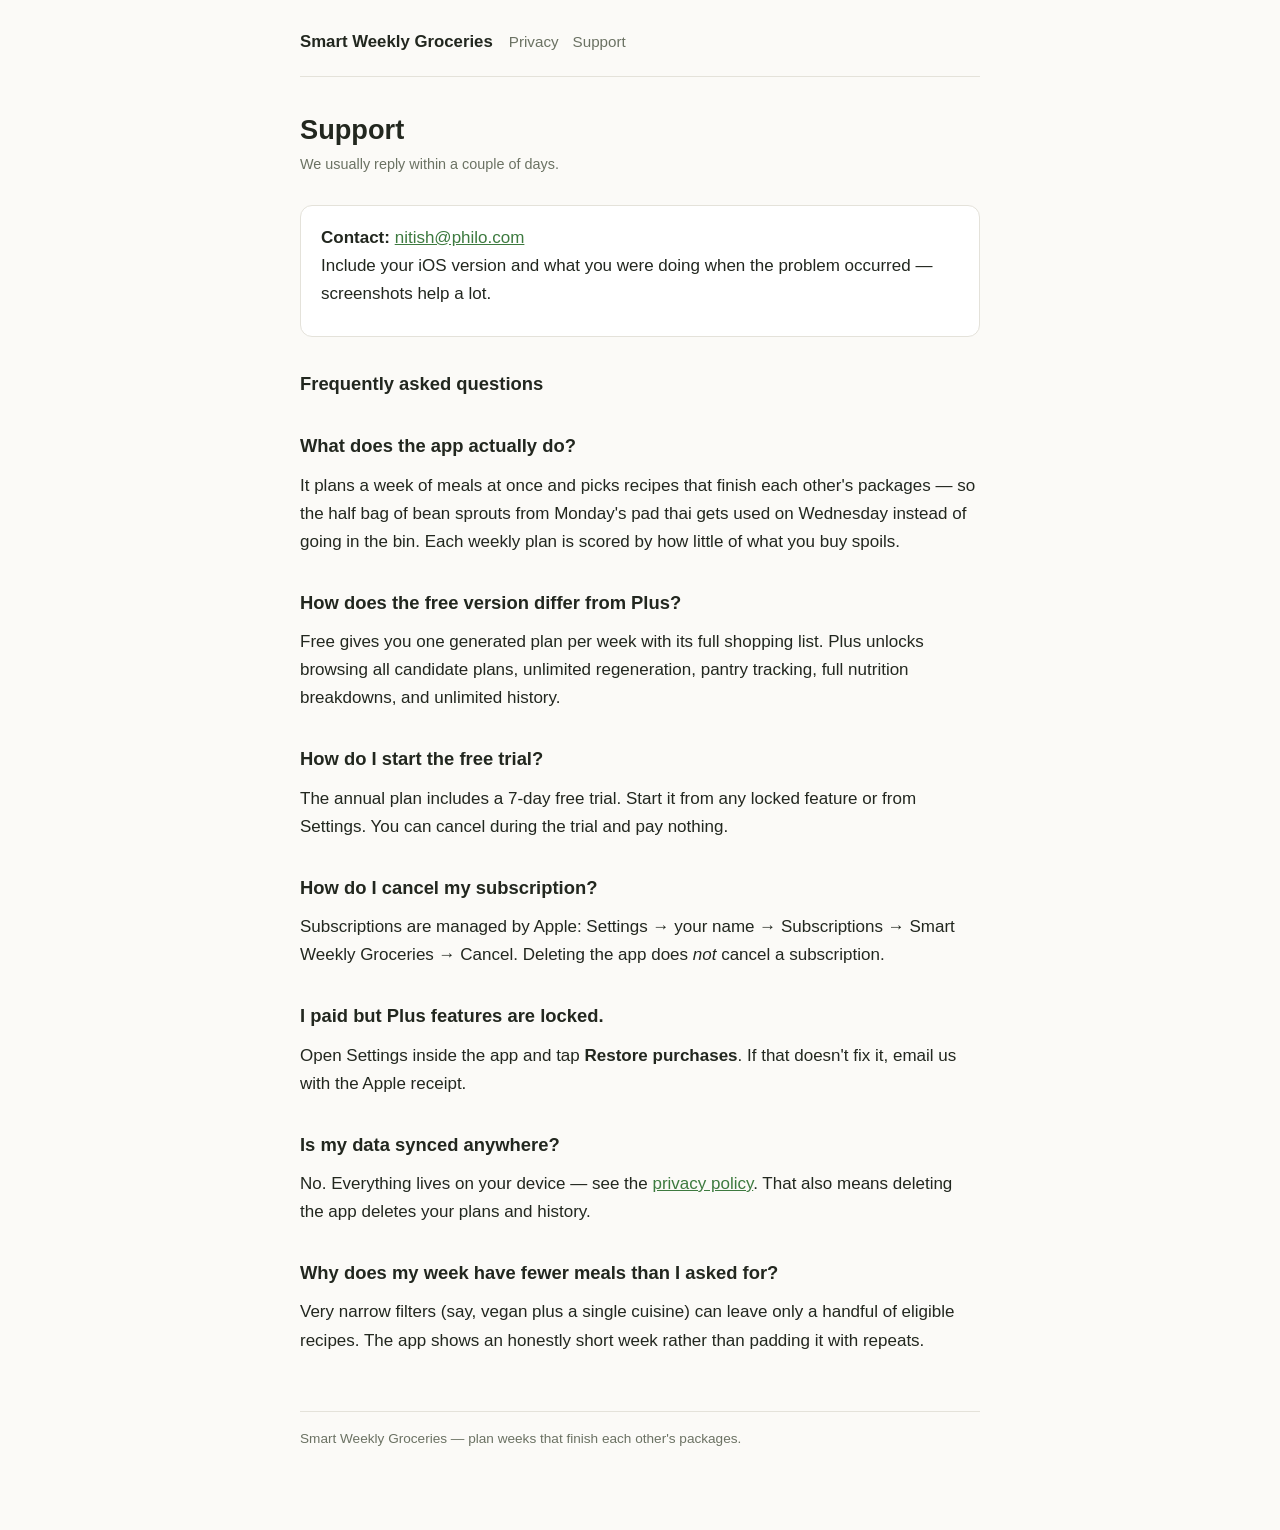
==== support/index.html @ e9aa538c "Add privacy policy, support page, and landing page Co-Authored-By: Claude Fable 5 <noreply@anthropic" ====
<!doctype html>
<html lang="en">
<head>
<meta charset="utf-8">
<meta name="viewport" content="width=device-width, initial-scale=1">
<title>Support — Smart Weekly Groceries</title>
<link rel="stylesheet" href="../style.css">
</head>
<body>
<header class="site">
  <a class="brand" href="../">Smart Weekly Groceries</a>
  <nav><a href="../privacy/">Privacy</a><a href="./">Support</a></nav>
</header>
<main>
  <h1>Support</h1>
  <p class="updated">We usually reply within a couple of days.</p>

  <div class="card">
    <p><strong>Contact:</strong> <a href="mailto:nitish@philo.com">nitish@philo.com</a><br>
    Include your iOS version and what you were doing when the problem occurred —
    screenshots help a lot.</p>
  </div>

  <h2>Frequently asked questions</h2>

  <h2>What does the app actually do?</h2>
  <p>It plans a week of meals at once and picks recipes that finish each other's
  packages — so the half bag of bean sprouts from Monday's pad thai gets used on
  Wednesday instead of going in the bin. Each weekly plan is scored by how little
  of what you buy spoils.</p>

  <h2>How does the free version differ from Plus?</h2>
  <p>Free gives you one generated plan per week with its full shopping list.
  Plus unlocks browsing all candidate plans, unlimited regeneration, pantry
  tracking, full nutrition breakdowns, and unlimited history.</p>

  <h2>How do I start the free trial?</h2>
  <p>The annual plan includes a 7-day free trial. Start it from any locked
  feature or from Settings. You can cancel during the trial and pay nothing.</p>

  <h2>How do I cancel my subscription?</h2>
  <p>Subscriptions are managed by Apple: Settings → your name → Subscriptions →
  Smart Weekly Groceries → Cancel. Deleting the app does <em>not</em> cancel a
  subscription.</p>

  <h2>I paid but Plus features are locked.</h2>
  <p>Open Settings inside the app and tap <strong>Restore purchases</strong>. If
  that doesn't fix it, email us with the Apple receipt.</p>

  <h2>Is my data synced anywhere?</h2>
  <p>No. Everything lives on your device — see the
  <a href="../privacy/">privacy policy</a>. That also means deleting the app
  deletes your plans and history.</p>

  <h2>Why does my week have fewer meals than I asked for?</h2>
  <p>Very narrow filters (say, vegan plus a single cuisine) can leave only a
  handful of eligible recipes. The app shows an honestly short week rather than
  padding it with repeats.</p>
</main>
<footer>Smart Weekly Groceries — plan weeks that finish each other's packages.</footer>
</body>
</html>
---- style.css ----
:root {
  --bg: #fbfaf7;
  --surface: #ffffff;
  --text: #22271f;
  --muted: #6b7263;
  --accent: #3d7a3f;
  --border: #e4e2da;
}
* { box-sizing: border-box; margin: 0; padding: 0; }
body {
  background: var(--bg);
  color: var(--text);
  font: 17px/1.65 -apple-system, BlinkMacSystemFont, "Segoe UI", Roboto, sans-serif;
  padding: 0 20px 80px;
}
main { max-width: 680px; margin: 0 auto; }
header.site {
  max-width: 680px; margin: 0 auto; padding: 28px 0 20px;
  display: flex; align-items: baseline; gap: 16px; flex-wrap: wrap;
  border-bottom: 1px solid var(--border); margin-bottom: 36px;
}
header.site .brand { font-weight: 700; font-size: 1.05rem; color: var(--text); text-decoration: none; }
header.site nav a { color: var(--muted); text-decoration: none; margin-right: 14px; font-size: .95rem; }
header.site nav a:hover { color: var(--accent); }
h1 { font-size: 1.7rem; line-height: 1.25; margin-bottom: 6px; }
.updated { color: var(--muted); font-size: .9rem; margin-bottom: 28px; }
h2 { font-size: 1.15rem; margin: 32px 0 10px; }
p, li { margin-bottom: 10px; }
ul { padding-left: 22px; }
a { color: var(--accent); }
.card {
  background: var(--surface); border: 1px solid var(--border);
  border-radius: 12px; padding: 18px 20px; margin: 18px 0;
}
footer { max-width: 680px; margin: 56px auto 0; color: var(--muted); font-size: .85rem; border-top: 1px solid var(--border); padding-top: 16px; }
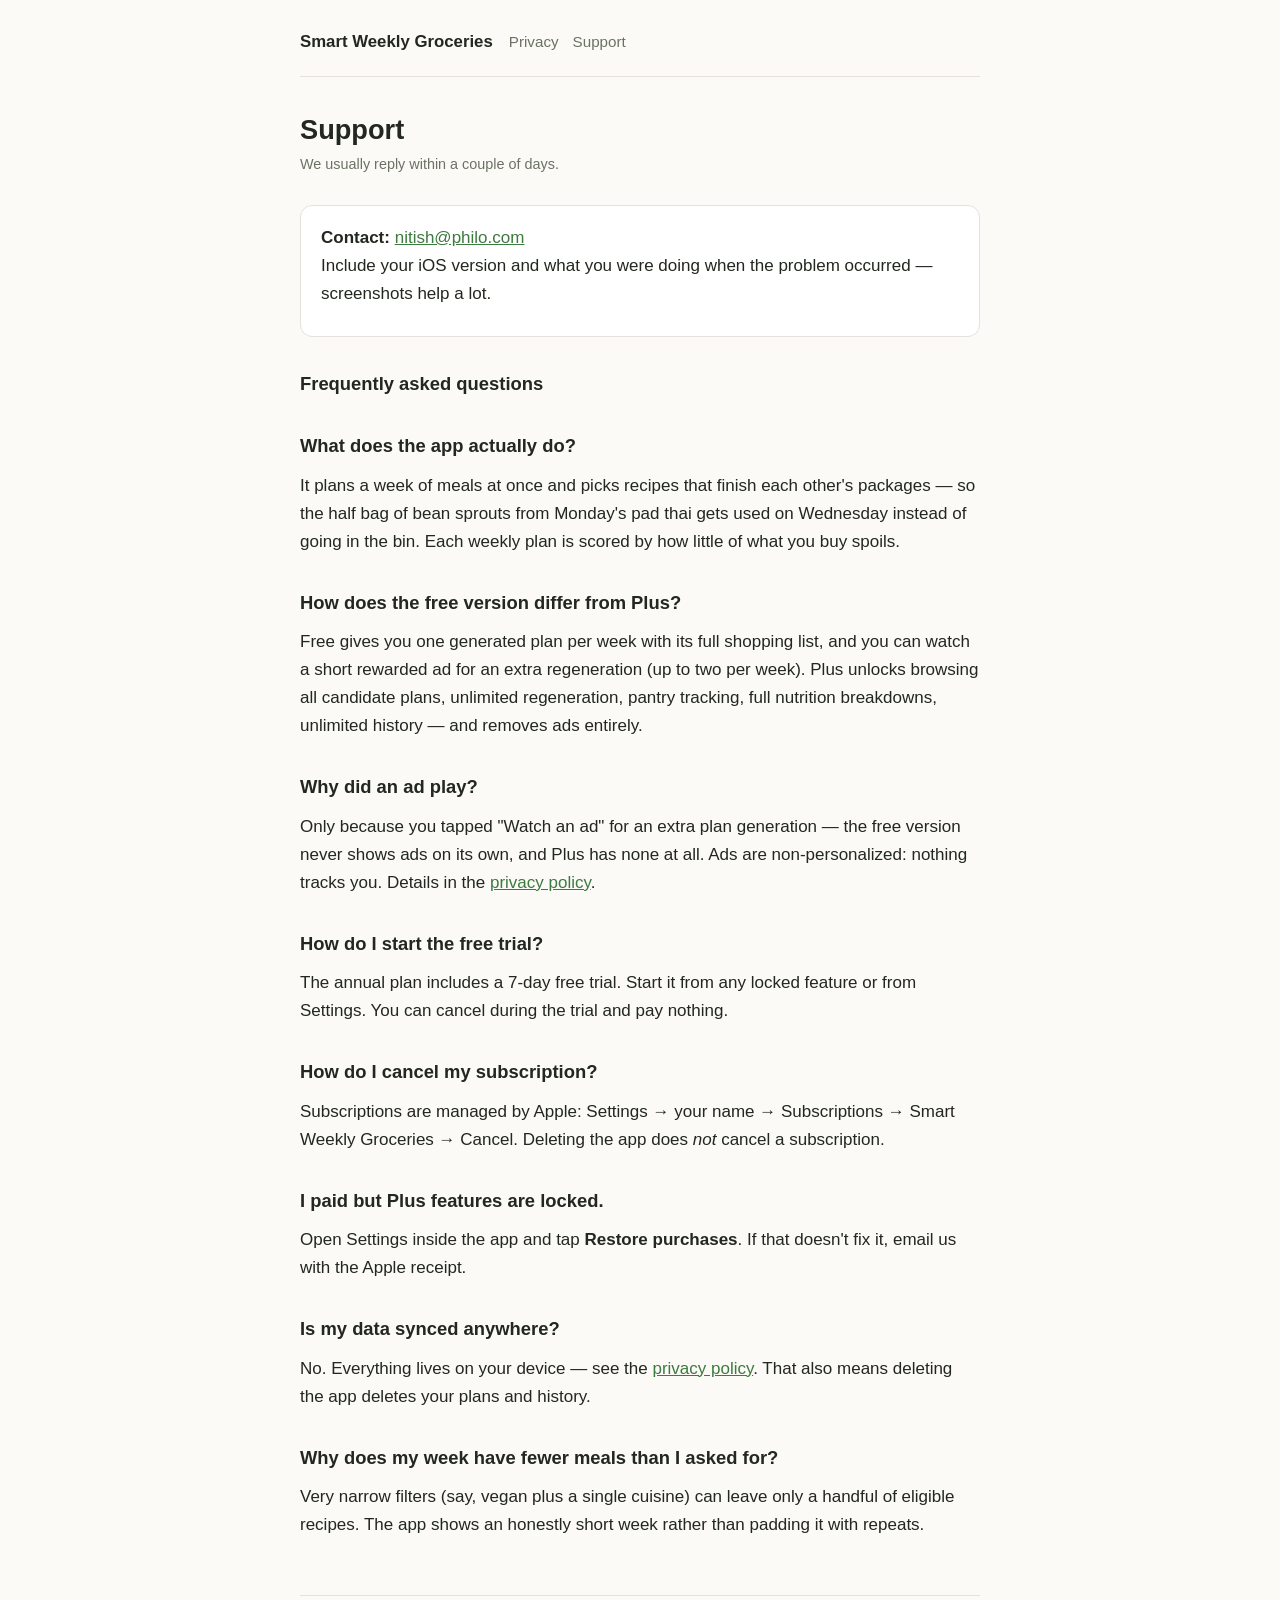
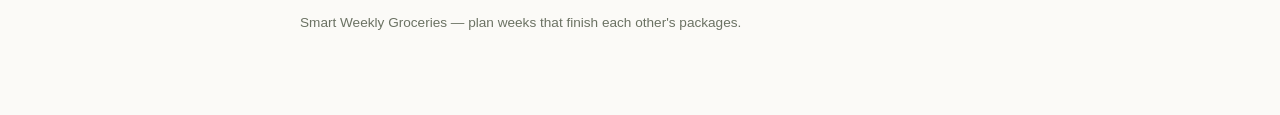
==== commit 04bb7c9c: "Cover rewarded non-personalized ads in privacy policy and FAQ Co-Authored-By: Claude Fable 5 <norepl" ====
--- a/support/index.html
+++ b/support/index.html
@@ -30,9 +30,17 @@
   of what you buy spoils.</p>
 
   <h2>How does the free version differ from Plus?</h2>
-  <p>Free gives you one generated plan per week with its full shopping list.
-  Plus unlocks browsing all candidate plans, unlimited regeneration, pantry
-  tracking, full nutrition breakdowns, and unlimited history.</p>
+  <p>Free gives you one generated plan per week with its full shopping list,
+  and you can watch a short rewarded ad for an extra regeneration (up to two
+  per week). Plus unlocks browsing all candidate plans, unlimited
+  regeneration, pantry tracking, full nutrition breakdowns, unlimited history
+  — and removes ads entirely.</p>
+
+  <h2>Why did an ad play?</h2>
+  <p>Only because you tapped "Watch an ad" for an extra plan generation — the
+  free version never shows ads on its own, and Plus has none at all. Ads are
+  non-personalized: nothing tracks you. Details in the
+  <a href="../privacy/">privacy policy</a>.</p>
 
   <h2>How do I start the free trial?</h2>
   <p>The annual plan includes a 7-day free trial. Start it from any locked
